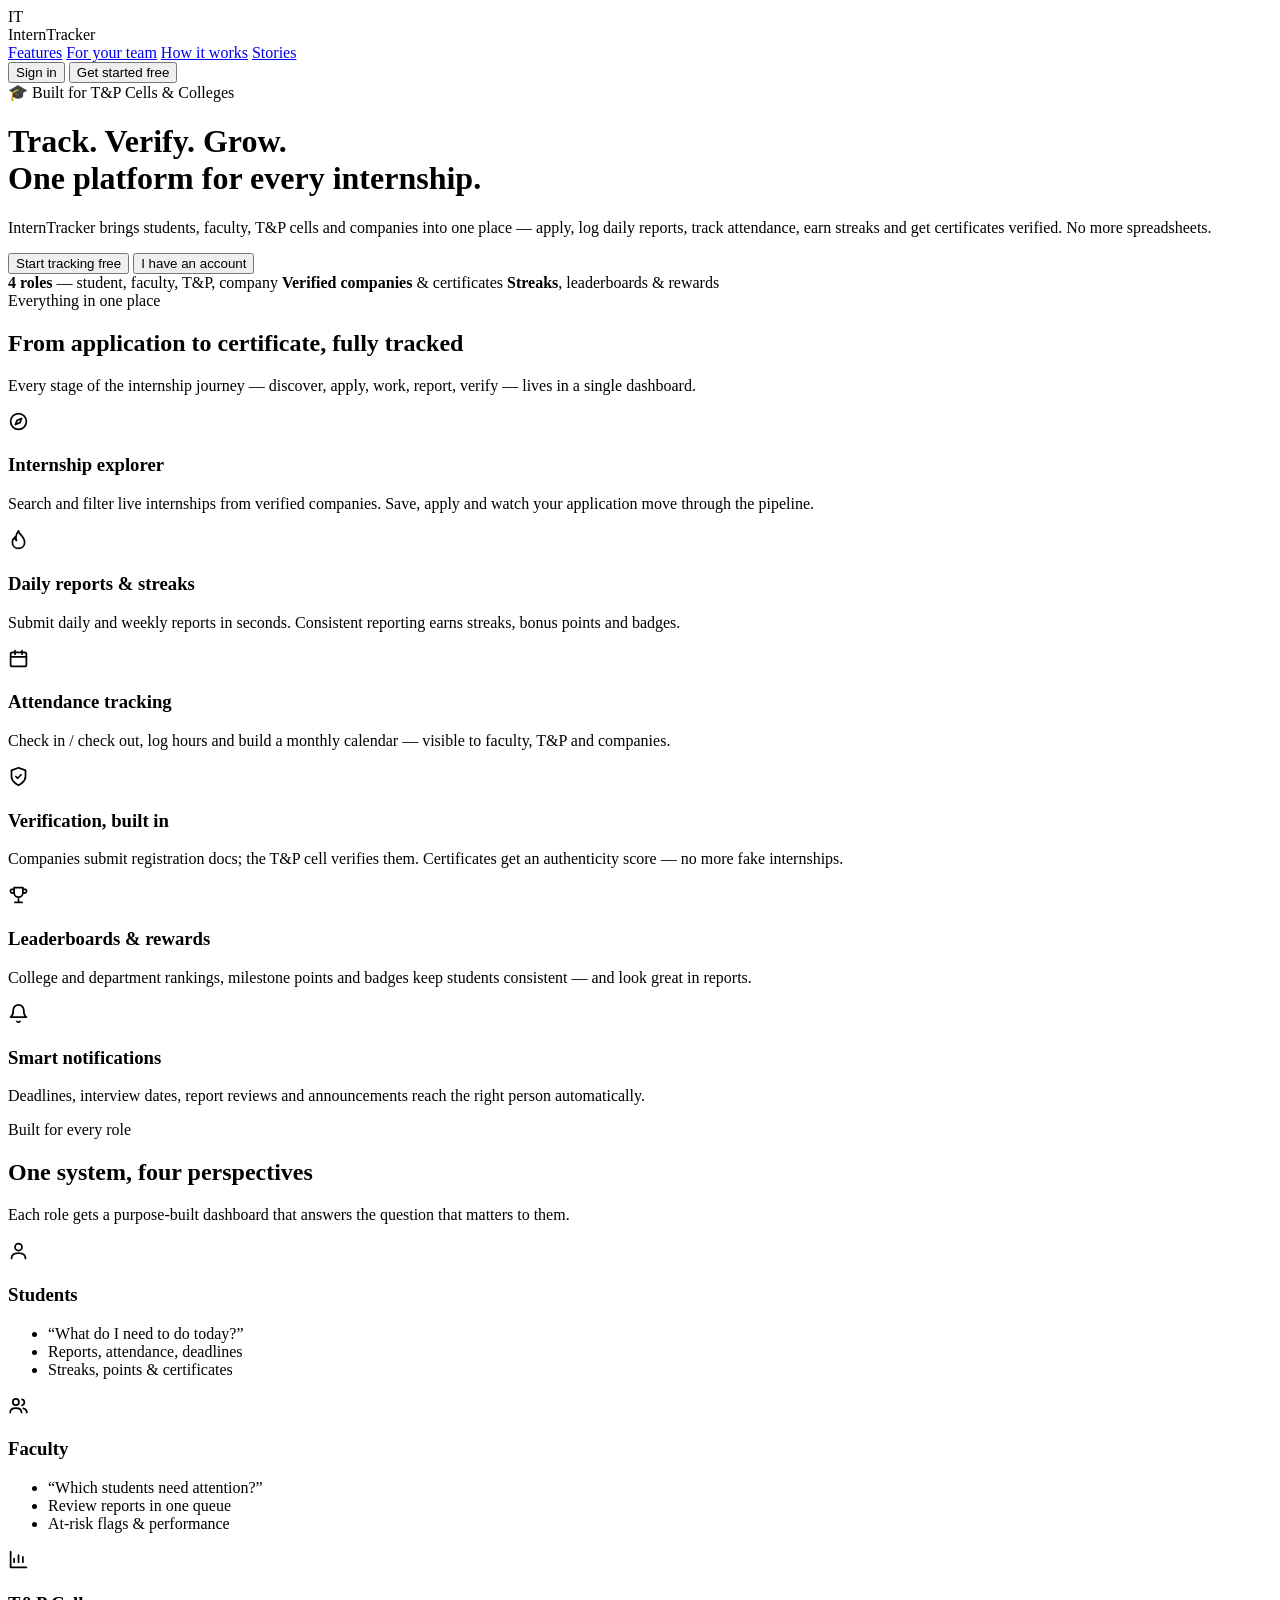
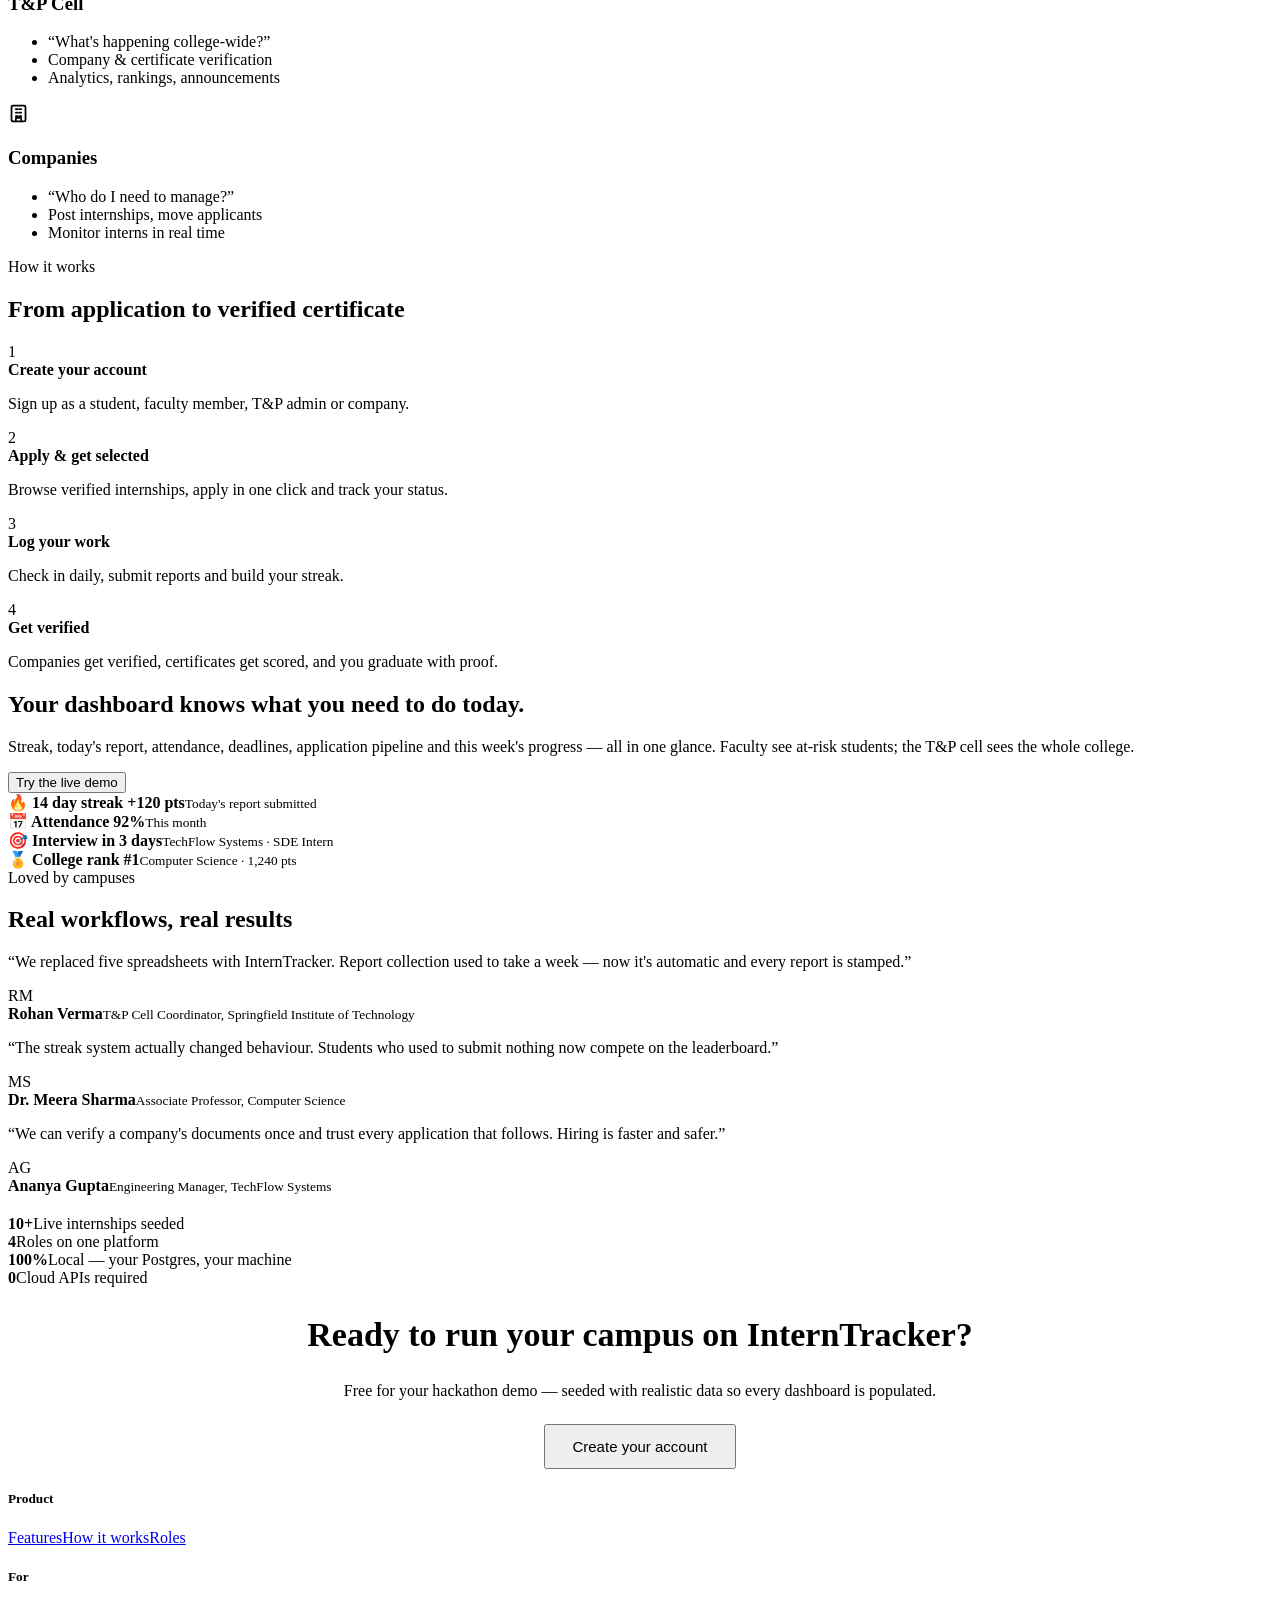
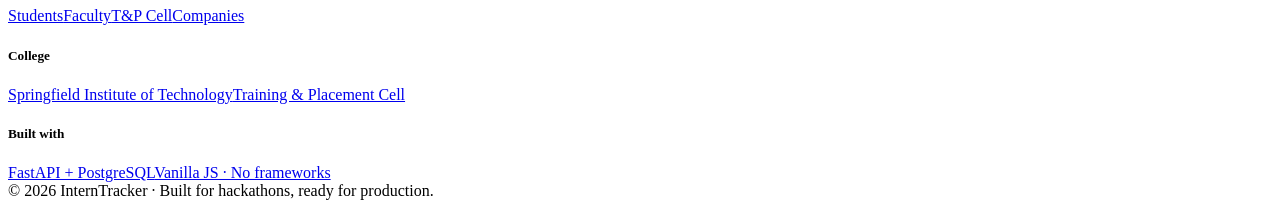
==== interntracker-python/static/index.html @ 391891a4 "Freebuff: These is okay but i want to build by using python html cs..." ====
<!doctype html>
<html lang="en">
<head>
<meta charset="utf-8">
<meta name="viewport" content="width=device-width, initial-scale=1">
<title>InternTracker — Track. Verify. Grow. | Internship Management for Colleges</title>
<meta name="description" content="InternTracker is a centralized platform for colleges, students, T&P cells and companies to manage, verify, track and monitor internships.">
<link rel="stylesheet" href="/static/css/app.css">
</head>
<body>
<div class="landing">

  <nav class="l-nav">
    <div class="brand"><div class="logo">IT</div> InternTracker</div>
    <div class="links">
      <a href="#features">Features</a>
      <a href="#roles">For your team</a>
      <a href="#how">How it works</a>
      <a href="#testimonials">Stories</a>
    </div>
    <div class="spacer"></div>
    <button class="btn btn-ghost" onclick="Auth.open('login')">Sign in</button>
    <button class="btn btn-primary" onclick="Auth.open('register')">Get started free</button>
  </nav>

  <header class="hero">
    <div class="kicker">🎓 Built for T&P Cells &amp; Colleges</div>
    <h1>Track. Verify. Grow.<br><span class="grad">One platform for every internship.</span></h1>
    <p>InternTracker brings students, faculty, T&amp;P cells and companies into one place — apply, log daily reports, track attendance, earn streaks and get certificates verified. No more spreadsheets.</p>
    <div class="cta">
      <button class="btn btn-primary" onclick="Auth.open('register')">Start tracking free</button>
      <button class="btn btn-ghost" onclick="Auth.open('login')">I have an account</button>
    </div>
    <div class="trust">
      <span><b>4 roles</b> — student, faculty, T&amp;P, company</span>
      <span><b>Verified companies</b> &amp; certificates</span>
      <span><b>Streaks</b>, leaderboards &amp; rewards</span>
    </div>
  </header>

  <section class="l-section" id="features">
    <div class="l-head">
      <div class="kicker">Everything in one place</div>
      <h2>From application to certificate, fully tracked</h2>
      <p>Every stage of the internship journey — discover, apply, work, report, verify — lives in a single dashboard.</p>
    </div>
    <div class="l-grid">
      <div class="l-card">
        <div class="ico tone-accent"><svg viewBox="0 0 24 24" fill="none" stroke="currentColor" stroke-width="2" stroke-linecap="round" stroke-linejoin="round" width="21" height="21"><circle cx="12" cy="12" r="9"/><path d="m15.5 8.5-2 5-5 2 2-5z"/></svg></div>
        <h3>Internship explorer</h3>
        <p>Search and filter live internships from verified companies. Save, apply and watch your application move through the pipeline.</p>
      </div>
      <div class="l-card">
        <div class="ico tone-emerald"><svg viewBox="0 0 24 24" fill="none" stroke="currentColor" stroke-width="2" stroke-linecap="round" stroke-linejoin="round" width="21" height="21"><path d="M12 22c4 0 7-2.7 7-7 0-3.6-2.4-6.4-4.3-8.4C13 5 12 3.5 12 2c-1.8 2.6-3 5.4-3 8a7 7 0 0 0 .7 3.1A3.8 3.8 0 0 1 8 11c0-.8.2-1.5.4-2.1A8.2 8.2 0 0 0 5 15c0 4.3 3 7 7 7z"/></svg></div>
        <h3>Daily reports &amp; streaks</h3>
        <p>Submit daily and weekly reports in seconds. Consistent reporting earns streaks, bonus points and badges.</p>
      </div>
      <div class="l-card">
        <div class="ico tone-sky"><svg viewBox="0 0 24 24" fill="none" stroke="currentColor" stroke-width="2" stroke-linecap="round" stroke-linejoin="round" width="21" height="21"><rect x="3" y="5" width="18" height="16" rx="2"/><path d="M8 3v4M16 3v4M3 10h18"/></svg></div>
        <h3>Attendance tracking</h3>
        <p>Check in / check out, log hours and build a monthly calendar — visible to faculty, T&amp;P and companies.</p>
      </div>
      <div class="l-card">
        <div class="ico tone-violet"><svg viewBox="0 0 24 24" fill="none" stroke="currentColor" stroke-width="2" stroke-linecap="round" stroke-linejoin="round" width="21" height="21"><path d="M12 22s8-3.5 8-10V5l-8-3-8 3v7c0 6.5 8 10 8 10z"/><path d="m9 12 2 2 4-4"/></svg></div>
        <h3>Verification, built in</h3>
        <p>Companies submit registration docs; the T&amp;P cell verifies them. Certificates get an authenticity score — no more fake internships.</p>
      </div>
      <div class="l-card">
        <div class="ico tone-amber"><svg viewBox="0 0 24 24" fill="none" stroke="currentColor" stroke-width="2" stroke-linecap="round" stroke-linejoin="round" width="21" height="21"><path d="M8 21h8M12 17v4M7 4h10v6a5 5 0 0 1-10 0z"/><path d="M7 6H4a2 2 0 0 0 2 4h1M17 6h3a2 2 0 0 1-2 4h-1"/></svg></div>
        <h3>Leaderboards &amp; rewards</h3>
        <p>College and department rankings, milestone points and badges keep students consistent — and look great in reports.</p>
      </div>
      <div class="l-card">
        <div class="ico tone-rose"><svg viewBox="0 0 24 24" fill="none" stroke="currentColor" stroke-width="2" stroke-linecap="round" stroke-linejoin="round" width="21" height="21"><path d="M18 8a6 6 0 1 0-12 0c0 7-3 8-3 8h18s-3-1-3-8M10.3 21a2 2 0 0 0 3.4 0"/></svg></div>
        <h3>Smart notifications</h3>
        <p>Deadlines, interview dates, report reviews and announcements reach the right person automatically.</p>
      </div>
    </div>
  </section>

  <section class="l-section" id="roles">
    <div class="l-head">
      <div class="kicker">Built for every role</div>
      <h2>One system, four perspectives</h2>
      <p>Each role gets a purpose-built dashboard that answers the question that matters to them.</p>
    </div>
    <div class="l-grid-4">
      <div class="l-card">
        <div class="ico tone-accent"><svg viewBox="0 0 24 24" fill="none" stroke="currentColor" stroke-width="2" stroke-linecap="round" stroke-linejoin="round" width="21" height="21"><circle cx="12" cy="8" r="4"/><path d="M4 21c0-4 3.6-6 8-6s8 2 8 6"/></svg></div>
        <h3>Students</h3>
        <ul>
          <li>“What do I need to do today?”</li>
          <li>Reports, attendance, deadlines</li>
          <li>Streaks, points &amp; certificates</li>
        </ul>
      </div>
      <div class="l-card">
        <div class="ico tone-sky"><svg viewBox="0 0 24 24" fill="none" stroke="currentColor" stroke-width="2" stroke-linecap="round" stroke-linejoin="round" width="21" height="21"><circle cx="9" cy="8" r="3.5"/><path d="M2.5 20c0-3.5 3-5 6.5-5s6.5 1.5 6.5 5M16 5a3.5 3.5 0 0 1 0 6.8M17.5 15.2c2.3.6 4 1.9 4 4.8"/></svg></div>
        <h3>Faculty</h3>
        <ul>
          <li>“Which students need attention?”</li>
          <li>Review reports in one queue</li>
          <li>At-risk flags &amp; performance</li>
        </ul>
      </div>
      <div class="l-card">
        <div class="ico tone-violet"><svg viewBox="0 0 24 24" fill="none" stroke="currentColor" stroke-width="2" stroke-linecap="round" stroke-linejoin="round" width="21" height="21"><path d="M3 3v18h18"/><path d="M7 15v-4M12 15V7M17 15v-6"/></svg></div>
        <h3>T&amp;P Cell</h3>
        <ul>
          <li>“What's happening college-wide?”</li>
          <li>Company &amp; certificate verification</li>
          <li>Analytics, rankings, announcements</li>
        </ul>
      </div>
      <div class="l-card">
        <div class="ico tone-emerald"><svg viewBox="0 0 24 24" fill="none" stroke="currentColor" stroke-width="2" stroke-linecap="round" stroke-linejoin="round" width="21" height="21"><rect x="4" y="3" width="16" height="18" rx="1.5"/><path d="M9 7h2M13 7h2M9 11h2M13 11h2M9 15h2M13 15h2M9 21v-4h6v4"/></svg></div>
        <h3>Companies</h3>
        <ul>
          <li>“Who do I need to manage?”</li>
          <li>Post internships, move applicants</li>
          <li>Monitor interns in real time</li>
        </ul>
      </div>
    </div>
  </section>

  <section class="l-section" id="how">
    <div class="l-head">
      <div class="kicker">How it works</div>
      <h2>From application to verified certificate</h2>
    </div>
    <div class="l-steps">
      <div class="l-step"><div class="num">1</div><b>Create your account</b><p>Sign up as a student, faculty member, T&amp;P admin or company.</p></div>
      <div class="l-step"><div class="num">2</div><b>Apply &amp; get selected</b><p>Browse verified internships, apply in one click and track your status.</p></div>
      <div class="l-step"><div class="num">3</div><b>Log your work</b><p>Check in daily, submit reports and build your streak.</p></div>
      <div class="l-step"><div class="num">4</div><b>Get verified</b><p>Companies get verified, certificates get scored, and you graduate with proof.</p></div>
    </div>
  </section>

  <section class="l-section">
    <div class="l-band">
      <div>
        <h2>Your dashboard knows what you need to do today.</h2>
        <p>Streak, today's report, attendance, deadlines, application pipeline and this week's progress — all in one glance. Faculty see at-risk students; the T&amp;P cell sees the whole college.</p>
        <button class="btn btn-primary" onclick="Auth.open('register')">Try the live demo</button>
      </div>
      <div class="preview">
        <div class="pv"><b>🔥 14 day streak <span class="badge b-verified">+120 pts</span></b><small>Today's report submitted</small></div>
        <div class="pv"><b>📅 Attendance <span class="badge b-active">92%</span></b><small>This month</small></div>
        <div class="pv"><b>🎯 Interview in 3 days</b><small>TechFlow Systems · SDE Intern</small></div>
        <div class="pv"><b>🏅 College rank #1</b><small>Computer Science · 1,240 pts</small></div>
      </div>
    </div>
  </section>

  <section class="l-section" id="testimonials">
    <div class="l-head">
      <div class="kicker">Loved by campuses</div>
      <h2>Real workflows, real results</h2>
    </div>
    <div class="l-grid">
      <div class="l-quote">
        <p>“We replaced five spreadsheets with InternTracker. Report collection used to take a week — now it's automatic and every report is stamped.”</p>
        <div class="who"><div class="avatar">RM</div><div><b>Rohan Verma</b><small>T&amp;P Cell Coordinator, Springfield Institute of Technology</small></div></div>
      </div>
      <div class="l-quote">
        <p>“The streak system actually changed behaviour. Students who used to submit nothing now compete on the leaderboard.”</p>
        <div class="who"><div class="avatar">MS</div><div><b>Dr. Meera Sharma</b><small>Associate Professor, Computer Science</small></div></div>
      </div>
      <div class="l-quote">
        <p>“We can verify a company's documents once and trust every application that follows. Hiring is faster and safer.”</p>
        <div class="who"><div class="avatar">AG</div><div><b>Ananya Gupta</b><small>Engineering Manager, TechFlow Systems</small></div></div>
      </div>
    </div>
  </section>

  <section class="l-section" style="padding-top:20px">
    <div class="l-stats">
      <div class="l-stat"><b>10+</b><span>Live internships seeded</span></div>
      <div class="l-stat"><b>4</b><span>Roles on one platform</span></div>
      <div class="l-stat"><b>100%</b><span>Local — your Postgres, your machine</span></div>
      <div class="l-stat"><b>0</b><span>Cloud APIs required</span></div>
    </div>
  </section>

  <section class="l-section" style="text-align:center">
    <h2 style="font-size:clamp(24px,3.4vw,34px);font-weight:800">Ready to run your campus on InternTracker?</h2>
    <p style="color:var(--ink-2);margin:12px 0 24px">Free for your hackathon demo — seeded with realistic data so every dashboard is populated.</p>
    <button class="btn btn-primary" style="padding:12px 26px;font-size:15px" onclick="Auth.open('register')">Create your account</button>
  </section>

  <footer class="l-footer">
    <div class="cols">
      <div><h5>Product</h5><a href="#features">Features</a><a href="#how">How it works</a><a href="#roles">Roles</a></div>
      <div><h5>For</h5><a href="#roles">Students</a><a href="#roles">Faculty</a><a href="#roles">T&amp;P Cell</a><a href="#roles">Companies</a></div>
      <div><h5>College</h5><a href="#">Springfield Institute of Technology</a><a href="#">Training &amp; Placement Cell</a></div>
      <div><h5>Built with</h5><a href="#">FastAPI + PostgreSQL</a><a href="#">Vanilla JS · No frameworks</a></div>
    </div>
    <div>© 2026 InternTracker · Built for hackathons, ready for production.</div>
  </footer>
</div>

<!-- ================= Auth modal ================= -->
<div class="modal-backdrop" id="auth-modal" style="display:none">
  <div class="modal auth-card">
    <button class="close" onclick="Auth.close()">&times;</button>
    <h2 id="auth-title">Sign in to InternTracker</h2>
    <p class="muted mb">One platform for internships — college, students, faculty and companies.</p>

    <div class="tabs">
      <button id="tab-login" class="active" onclick="Auth.tab('login')">Sign in</button>
      <button id="tab-register" onclick="Auth.tab('register')">Create account</button>
    </div>

    <form id="login-form" onsubmit="return Auth.login(event)">
      <div class="field"><label>Email</label>
        <input class="input" name="email" type="email" required placeholder="you@college.edu"></div>
      <div class="field"><label>Password</label>
        <input class="input" name="password" type="password" required placeholder="••••••••"></div>
      <button class="btn btn-primary btn-block" type="submit">Sign in</button>
    </form>

    <form id="register-form" style="display:none" onsubmit="return Auth.register(event)">
      <div class="field">
        <label>I am a…</label>
        <div class="role-pick" id="role-pick">
          <button type="button" class="role-opt" data-role="student" onclick="Auth.pickRole('student')">
            <span class="ico tone-accent"><svg viewBox="0 0 24 24" fill="none" stroke="currentColor" stroke-width="2" stroke-linecap="round" stroke-linejoin="round" width="17" height="17"><circle cx="12" cy="8" r="4"/><path d="M4 21c0-4 3.6-6 8-6s8 2 8 6"/></svg></span>
            <span><b>Student</b><small>Log reports, build streaks</small></span>
          </button>
          <button type="button" class="role-opt" data-role="faculty" onclick="Auth.pickRole('faculty')">
            <span class="ico tone-sky"><svg viewBox="0 0 24 24" fill="none" stroke="currentColor" stroke-width="2" stroke-linecap="round" stroke-linejoin="round" width="17" height="17"><circle cx="9" cy="8" r="3.5"/><path d="M2.5 20c0-3.5 3-5 6.5-5s6.5 1.5 6.5 5M16 5a3.5 3.5 0 0 1 0 6.8M17.5 15.2c2.3.6 4 1.9 4 4.8"/></svg></span>
            <span><b>Faculty</b><small>Mentor &amp; review</small></span>
          </button>
          <button type="button" class="role-opt" data-role="admin" onclick="Auth.pickRole('admin')">
            <span class="ico tone-violet"><svg viewBox="0 0 24 24" fill="none" stroke="currentColor" stroke-width="2" stroke-linecap="round" stroke-linejoin="round" width="17" height="17"><path d="M3 3v18h18"/><path d="M7 15v-4M12 15V7M17 15v-6"/></svg></span>
            <span><b>T&amp;P Cell</b><small>Verify &amp; monitor</small></span>
          </button>
          <button type="button" class="role-opt" data-role="company" onclick="Auth.pickRole('company')">
            <span class="ico tone-emerald"><svg viewBox="0 0 24 24" fill="none" stroke="currentColor" stroke-width="2" stroke-linecap="round" stroke-linejoin="round" width="17" height="17"><rect x="4" y="3" width="16" height="18" rx="1.5"/><path d="M9 7h2M13 7h2M9 11h2M13 11h2M9 15h2M13 15h2M9 21v-4h6v4"/></svg></span>
            <span><b>Company</b><small>Hire &amp; monitor</small></span>
          </button>
        </div>
      </div>

      <div class="row-2">
        <div class="field"><label>Full name</label><input class="input" name="name" required placeholder="Your name"></div>
        <div class="field"><label>Email</label><input class="input" name="email" type="email" required placeholder="you@college.edu"></div>
      </div>
      <div class="field"><label>Password</label><input class="input" name="password" type="password" minlength="6" required placeholder="At least 6 characters"></div>

      <div id="role-fields">
        <div class="f-student" style="display:none">
          <div class="row-3">
            <div class="field"><label>Department</label><input class="input" name="department" placeholder="Computer Science"></div>
            <div class="field"><label>Branch</label><input class="input" name="branch" placeholder="CSE"></div>
            <div class="field"><label>CGPA</label><input class="input" name="cgpa" type="number" step="0.01" min="0" max="10" placeholder="8.5"></div>
          </div>
          <div class="row-3">
            <div class="field"><label>Year</label>
              <select class="select" name="year"><option value="1">1st</option><option value="2">2nd</option><option value="3">3rd</option><option value="4">4th</option></select></div>
            <div class="field"><label>Semester</label>
              <select class="select" name="semester"><option>1</option><option>2</option><option>3</option><option>4</option><option>5</option><option>6</option><option>7</option><option>8</option></select></div>
            <div class="field"><label>Skills</label><input class="input" name="skills" placeholder="Python, React, SQL"></div>
          </div>
        </div>
        <div class="f-faculty" style="display:none">
          <div class="row-2">
            <div class="field"><label>Department</label><input class="input" name="department" placeholder="Computer Science"></div>
            <div class="field"><label>Designation</label><input class="input" name="designation" value="Assistant Professor"></div>
          </div>
        </div>
        <div class="f-company" style="display:none">
          <div class="field"><label>Company name</label><input class="input" name="company_name" placeholder="TechFlow Systems"></div>
          <div class="row-3">
            <div class="field"><label>Industry</label><input class="input" name="industry" placeholder="Software"></div>
            <div class="field"><label>Website</label><input class="input" name="website" placeholder="https://…"></div>
            <div class="field"><label>HQ location</label><input class="input" name="location" placeholder="Bengaluru"></div>
          </div>
          <div class="field"><label>About the company</label><textarea class="textarea" name="description" placeholder="What does your company do?"></textarea></div>
        </div>
      </div>

      <button class="btn btn-primary btn-block" type="submit" id="register-btn" disabled>Create account</button>
    </form>

    <div class="demo-logins" id="demo-logins">
      <b>Demo logins</b> — click to sign in instantly:
      <div class="flex mt" style="gap:8px">
        <button class="btn btn-sm btn-ghost" onclick="Auth.demo('student@college.edu','student123')">Student</button>
        <button class="btn btn-sm btn-ghost" onclick="Auth.demo('faculty@college.edu','faculty123')">Faculty</button>
        <button class="btn btn-sm btn-ghost" onclick="Auth.demo('admin@college.edu','admin123')">T&amp;P Cell</button>
        <button class="btn btn-sm btn-ghost" onclick="Auth.demo('techflowsystems@demo.com','company123')">Company</button>
      </div>
    </div>
  </div>
</div>

<script src="/static/js/api.js"></script>
<script src="/static/js/ui.js"></script>
<script src="/static/js/landing.js"></script>
</body>
</html>
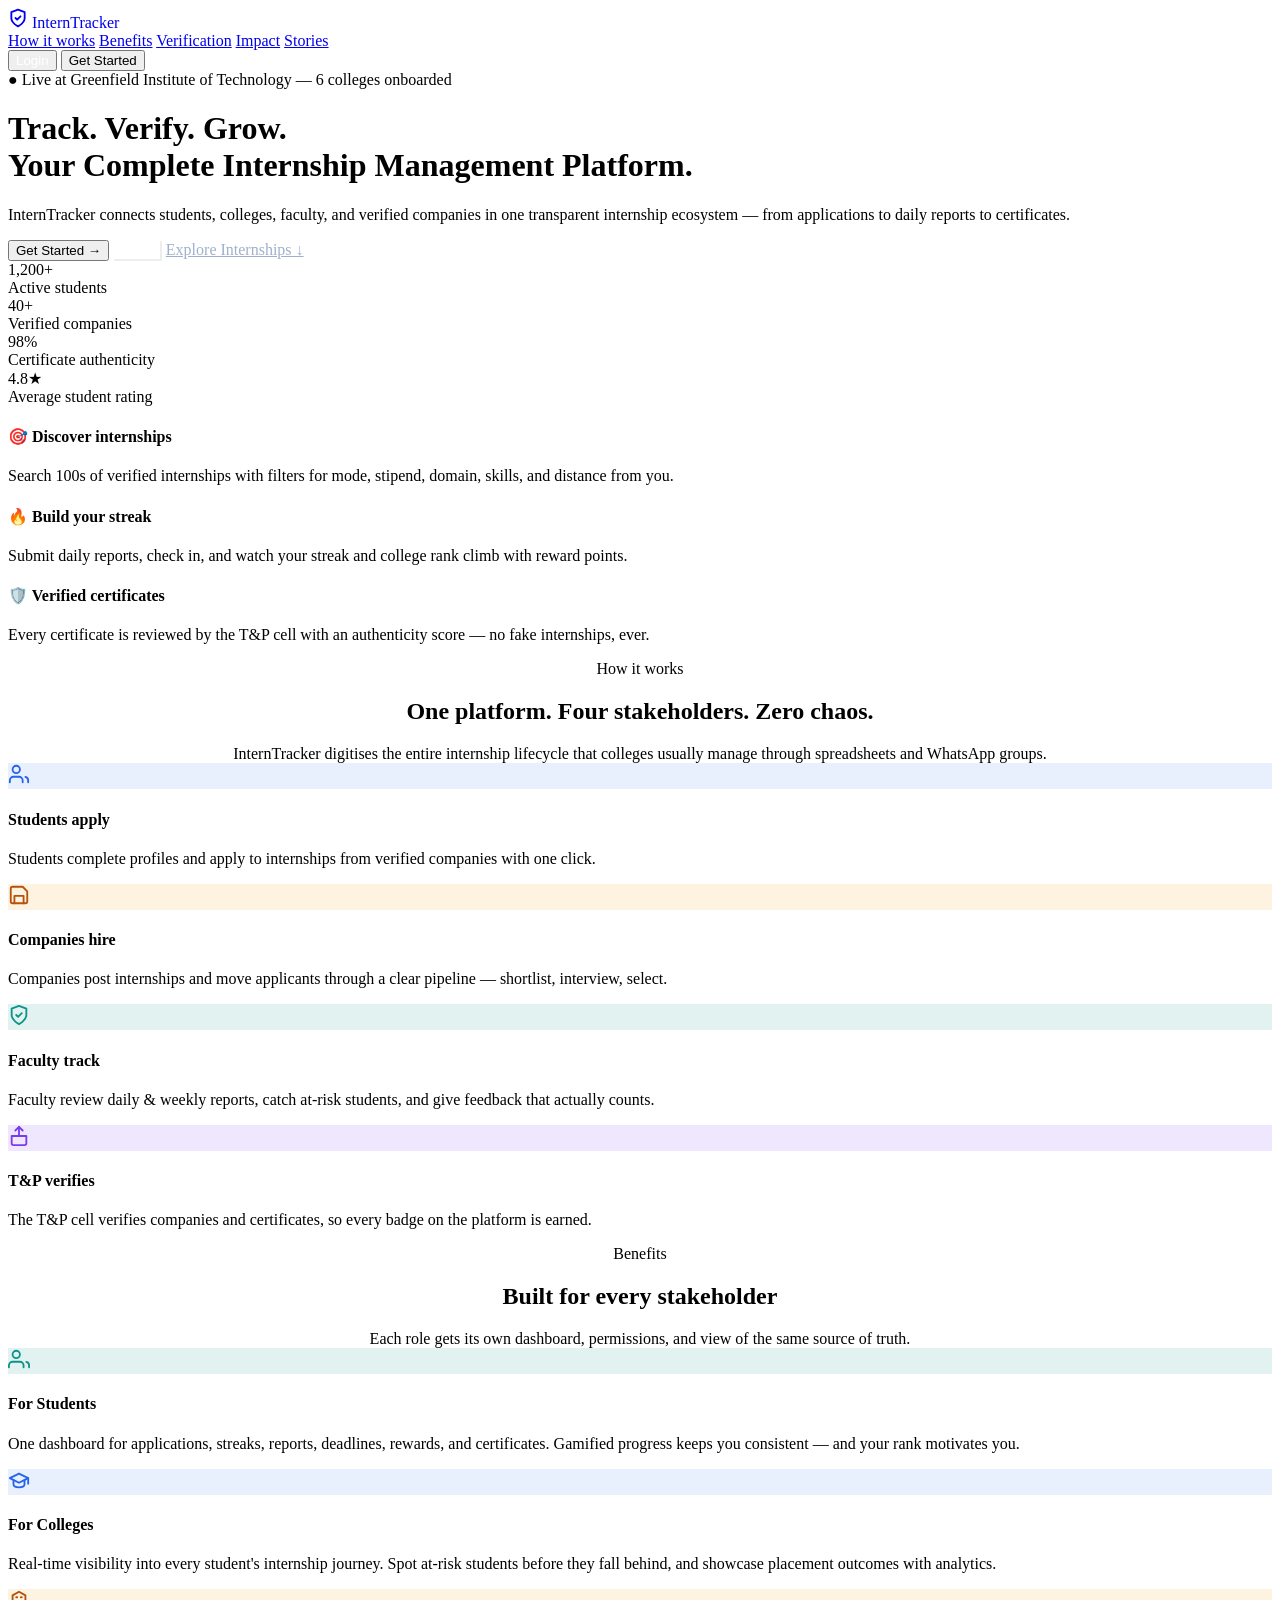
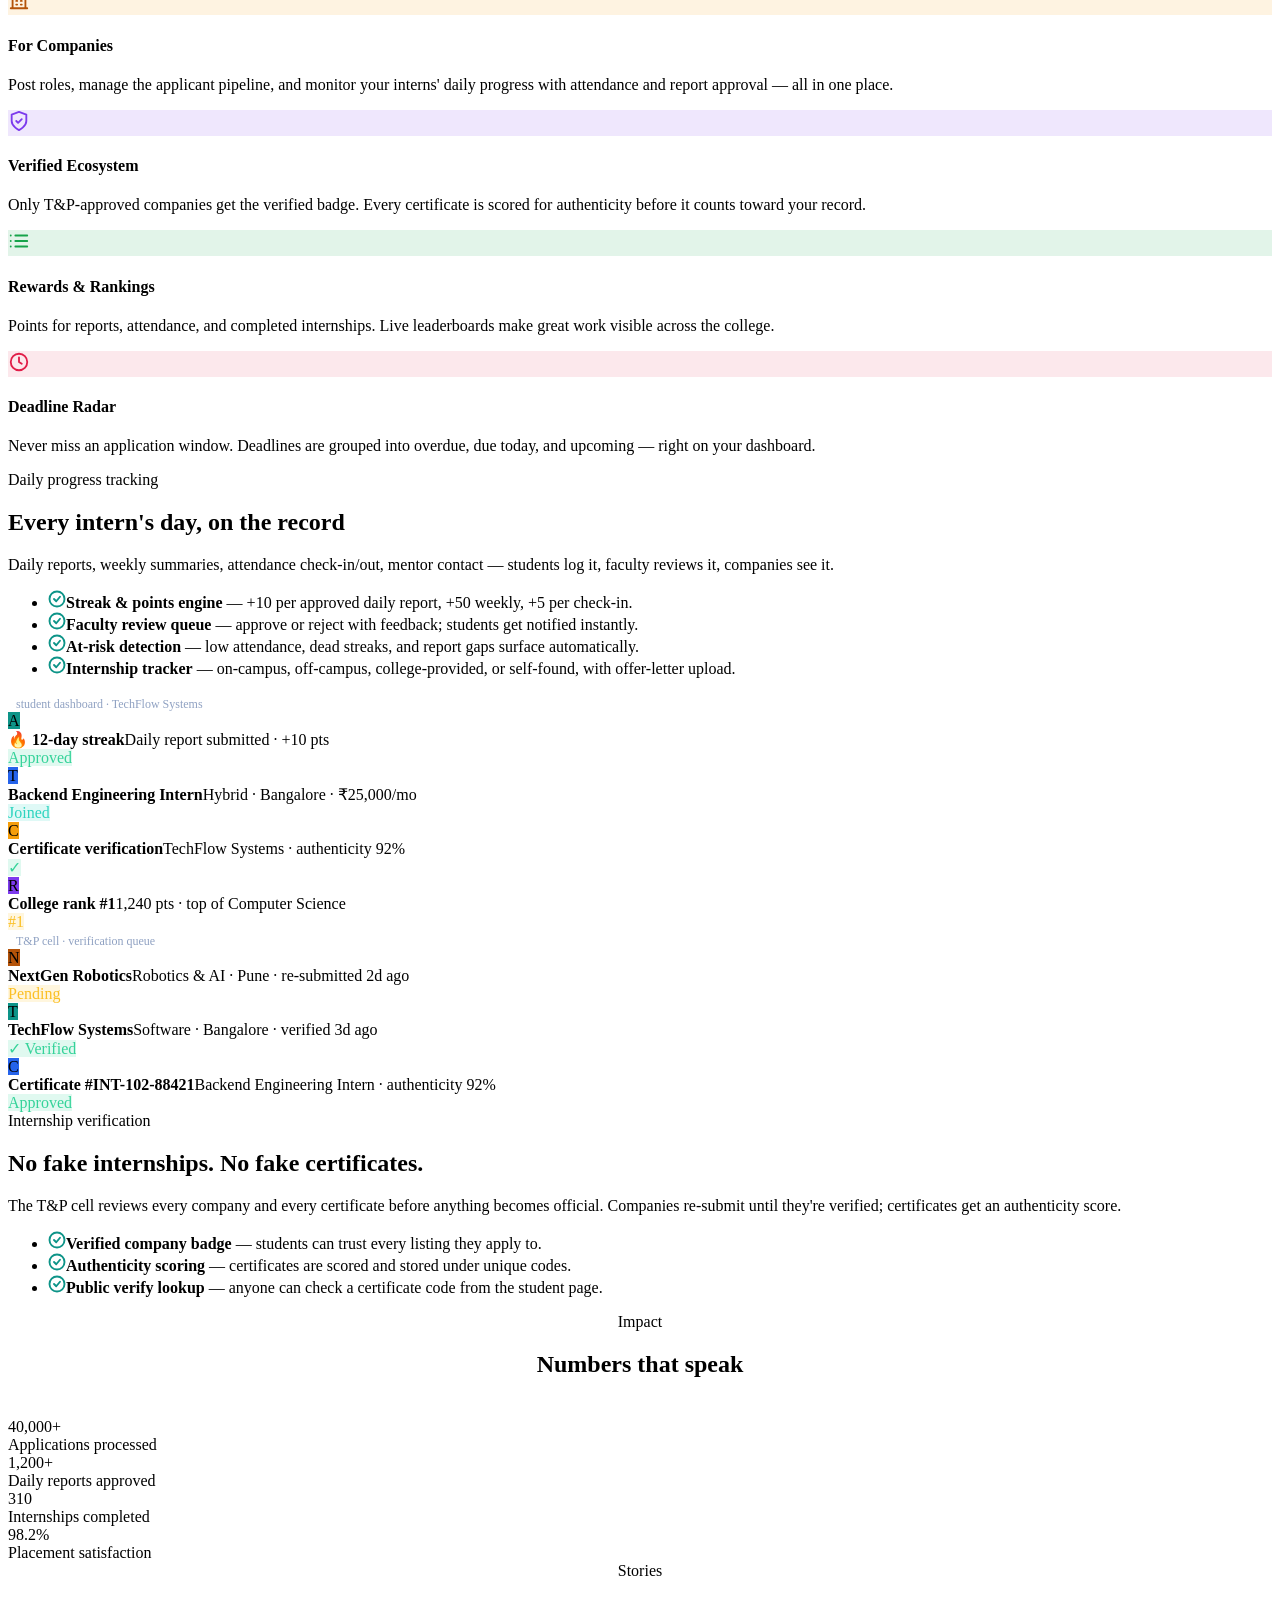
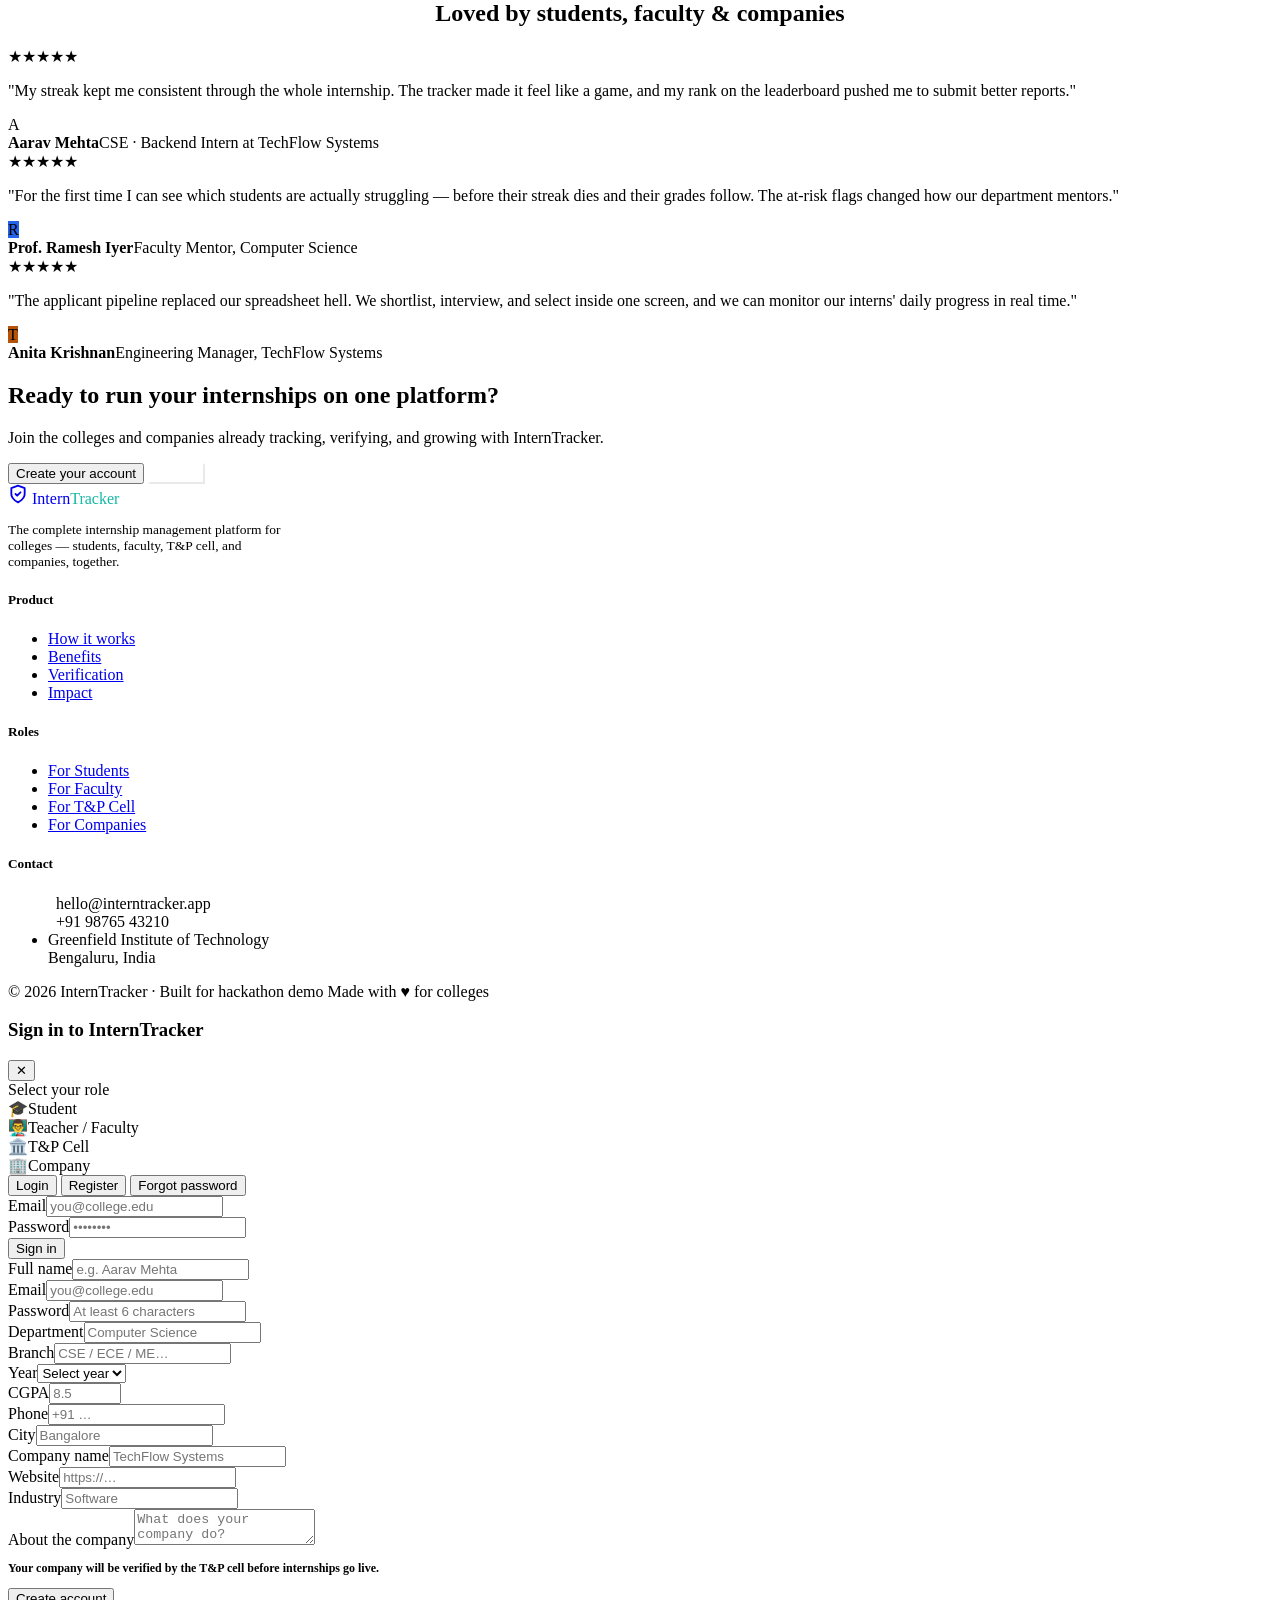
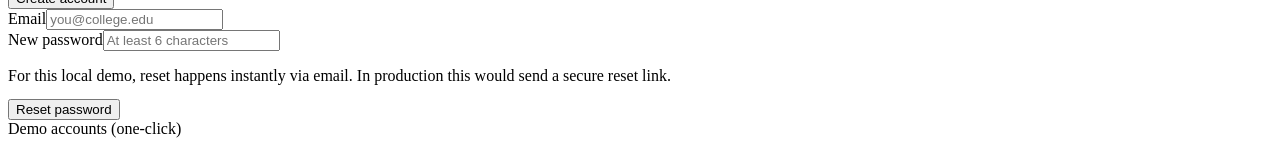
==== commit 9287ee11: "Freebuff: Continue" ====
--- a/interntracker-python/static/index.html
+++ b/interntracker-python/static/index.html
@@ -1,303 +1,416 @@
-<!doctype html>
+<!DOCTYPE html>
 <html lang="en">
 <head>
-<meta charset="utf-8">
-<meta name="viewport" content="width=device-width, initial-scale=1">
-<title>InternTracker — Track. Verify. Grow. | Internship Management for Colleges</title>
-<meta name="description" content="InternTracker is a centralized platform for colleges, students, T&P cells and companies to manage, verify, track and monitor internships.">
-<link rel="stylesheet" href="/static/css/app.css">
+  <meta charset="UTF-8" />
+  <meta name="viewport" content="width=device-width, initial-scale=1.0" />
+  <title>InternTracker — Track. Verify. Grow.</title>
+  <link rel="icon" href="data:image/svg+xml,<svg xmlns='http://www.w3.org/2000/svg' viewBox='0 0 100 100'><rect width='100' height='100' rx='22' fill='%230d9488'/><text x='50' y='68' font-size='52' text-anchor='middle' fill='white' font-family='Arial' font-weight='bold'>IT</text></svg>" />
+  <link rel="stylesheet" href="/static/css/app.css" />
 </head>
-<body>
-<div class="landing">
-
-  <nav class="l-nav">
-    <div class="brand"><div class="logo">IT</div> InternTracker</div>
-    <div class="links">
-      <a href="#features">Features</a>
-      <a href="#roles">For your team</a>
-      <a href="#how">How it works</a>
-      <a href="#testimonials">Stories</a>
-    </div>
-    <div class="spacer"></div>
-    <button class="btn btn-ghost" onclick="Auth.open('login')">Sign in</button>
-    <button class="btn btn-primary" onclick="Auth.open('register')">Get started free</button>
+<body class="landing">
+
+  <!-- ============ NAV ============ -->
+  <nav class="landing-nav">
+    <div class="container landing-nav-inner">
+      <a class="logo" href="#top" style="text-decoration:none">
+        <span class="logo-mark">
+          <svg width="20" height="20" viewBox="0 0 24 24" fill="none" stroke="currentColor" stroke-width="2.2" stroke-linecap="round" stroke-linejoin="round"><path d="M12 22s8-4 8-10V5l-8-3-8 3v7c0 6 8 10 8 10"/><path d="m9 12 2 2 4-4"/></svg>
+        </span>
+        <span class="logo-text">Intern<span>Tracker</span></span>
+      </a>
+      <div class="nav-links">
+        <a href="#how">How it works</a>
+        <a href="#benefits">Benefits</a>
+        <a href="#verify">Verification</a>
+        <a href="#stats">Impact</a>
+        <a href="#testimonials">Stories</a>
+      </div>
+      <div class="flex gap-8">
+        <button class="btn btn-ghost" style="color:#fff" onclick="openAuth('login')">Login</button>
+        <button class="btn btn-primary" onclick="openAuth('register')">Get Started</button>
+      </div>
+    </div>
   </nav>
 
-  <header class="hero">
-    <div class="kicker">🎓 Built for T&P Cells &amp; Colleges</div>
-    <h1>Track. Verify. Grow.<br><span class="grad">One platform for every internship.</span></h1>
-    <p>InternTracker brings students, faculty, T&amp;P cells and companies into one place — apply, log daily reports, track attendance, earn streaks and get certificates verified. No more spreadsheets.</p>
-    <div class="cta">
-      <button class="btn btn-primary" onclick="Auth.open('register')">Start tracking free</button>
-      <button class="btn btn-ghost" onclick="Auth.open('login')">I have an account</button>
-    </div>
-    <div class="trust">
-      <span><b>4 roles</b> — student, faculty, T&amp;P, company</span>
-      <span><b>Verified companies</b> &amp; certificates</span>
-      <span><b>Streaks</b>, leaderboards &amp; rewards</span>
+  <!-- ============ HERO ============ -->
+  <header class="hero" id="top">
+    <div class="container hero-inner">
+      <span class="hero-badge">● Live at Greenfield Institute of Technology — 6 colleges onboarded</span>
+      <h1>Track. Verify. Grow.<br /><span class="grad">Your Complete Internship Management Platform.</span></h1>
+      <p class="hero-sub">InternTracker connects students, colleges, faculty, and verified companies in one transparent internship ecosystem — from applications to daily reports to certificates.</p>
+      <div class="hero-actions">
+        <button class="btn btn-primary btn-lg" onclick="openAuth('register')">Get Started →</button>
+        <button class="btn btn-lg" style="background:rgba(255,255,255,.08);border-color:rgba(255,255,255,.2);color:#fff" onclick="openAuth('login')">Login</button>
+        <a href="#how" class="btn btn-ghost btn-lg" style="color:#9fb0cc">Explore Internships ↓</a>
+      </div>
+      <div class="hero-stats">
+        <div class="hstat"><div class="v">1,200+</div><div class="l">Active students</div></div>
+        <div class="hstat"><div class="v">40+</div><div class="l">Verified companies</div></div>
+        <div class="hstat"><div class="v">98%</div><div class="l">Certificate authenticity</div></div>
+        <div class="hstat"><div class="v">4.8★</div><div class="l">Average student rating</div></div>
+      </div>
+
+      <div class="hero-cards">
+        <div class="hero-card">
+          <h4>🎯 Discover internships</h4>
+          <p>Search 100s of verified internships with filters for mode, stipend, domain, skills, and distance from you.</p>
+        </div>
+        <div class="hero-card">
+          <h4>🔥 Build your streak</h4>
+          <p>Submit daily reports, check in, and watch your streak and college rank climb with reward points.</p>
+        </div>
+        <div class="hero-card">
+          <h4>🛡️ Verified certificates</h4>
+          <p>Every certificate is reviewed by the T&P cell with an authenticity score — no fake internships, ever.</p>
+        </div>
+      </div>
     </div>
   </header>
 
-  <section class="l-section" id="features">
-    <div class="l-head">
-      <div class="kicker">Everything in one place</div>
-      <h2>From application to certificate, fully tracked</h2>
-      <p>Every stage of the internship journey — discover, apply, work, report, verify — lives in a single dashboard.</p>
-    </div>
-    <div class="l-grid">
-      <div class="l-card">
-        <div class="ico tone-accent"><svg viewBox="0 0 24 24" fill="none" stroke="currentColor" stroke-width="2" stroke-linecap="round" stroke-linejoin="round" width="21" height="21"><circle cx="12" cy="12" r="9"/><path d="m15.5 8.5-2 5-5 2 2-5z"/></svg></div>
-        <h3>Internship explorer</h3>
-        <p>Search and filter live internships from verified companies. Save, apply and watch your application move through the pipeline.</p>
-      </div>
-      <div class="l-card">
-        <div class="ico tone-emerald"><svg viewBox="0 0 24 24" fill="none" stroke="currentColor" stroke-width="2" stroke-linecap="round" stroke-linejoin="round" width="21" height="21"><path d="M12 22c4 0 7-2.7 7-7 0-3.6-2.4-6.4-4.3-8.4C13 5 12 3.5 12 2c-1.8 2.6-3 5.4-3 8a7 7 0 0 0 .7 3.1A3.8 3.8 0 0 1 8 11c0-.8.2-1.5.4-2.1A8.2 8.2 0 0 0 5 15c0 4.3 3 7 7 7z"/></svg></div>
-        <h3>Daily reports &amp; streaks</h3>
-        <p>Submit daily and weekly reports in seconds. Consistent reporting earns streaks, bonus points and badges.</p>
-      </div>
-      <div class="l-card">
-        <div class="ico tone-sky"><svg viewBox="0 0 24 24" fill="none" stroke="currentColor" stroke-width="2" stroke-linecap="round" stroke-linejoin="round" width="21" height="21"><rect x="3" y="5" width="18" height="16" rx="2"/><path d="M8 3v4M16 3v4M3 10h18"/></svg></div>
-        <h3>Attendance tracking</h3>
-        <p>Check in / check out, log hours and build a monthly calendar — visible to faculty, T&amp;P and companies.</p>
-      </div>
-      <div class="l-card">
-        <div class="ico tone-violet"><svg viewBox="0 0 24 24" fill="none" stroke="currentColor" stroke-width="2" stroke-linecap="round" stroke-linejoin="round" width="21" height="21"><path d="M12 22s8-3.5 8-10V5l-8-3-8 3v7c0 6.5 8 10 8 10z"/><path d="m9 12 2 2 4-4"/></svg></div>
-        <h3>Verification, built in</h3>
-        <p>Companies submit registration docs; the T&amp;P cell verifies them. Certificates get an authenticity score — no more fake internships.</p>
-      </div>
-      <div class="l-card">
-        <div class="ico tone-amber"><svg viewBox="0 0 24 24" fill="none" stroke="currentColor" stroke-width="2" stroke-linecap="round" stroke-linejoin="round" width="21" height="21"><path d="M8 21h8M12 17v4M7 4h10v6a5 5 0 0 1-10 0z"/><path d="M7 6H4a2 2 0 0 0 2 4h1M17 6h3a2 2 0 0 1-2 4h-1"/></svg></div>
-        <h3>Leaderboards &amp; rewards</h3>
-        <p>College and department rankings, milestone points and badges keep students consistent — and look great in reports.</p>
-      </div>
-      <div class="l-card">
-        <div class="ico tone-rose"><svg viewBox="0 0 24 24" fill="none" stroke="currentColor" stroke-width="2" stroke-linecap="round" stroke-linejoin="round" width="21" height="21"><path d="M18 8a6 6 0 1 0-12 0c0 7-3 8-3 8h18s-3-1-3-8M10.3 21a2 2 0 0 0 3.4 0"/></svg></div>
-        <h3>Smart notifications</h3>
-        <p>Deadlines, interview dates, report reviews and announcements reach the right person automatically.</p>
-      </div>
-    </div>
-  </section>
-
-  <section class="l-section" id="roles">
-    <div class="l-head">
-      <div class="kicker">Built for every role</div>
-      <h2>One system, four perspectives</h2>
-      <p>Each role gets a purpose-built dashboard that answers the question that matters to them.</p>
-    </div>
-    <div class="l-grid-4">
-      <div class="l-card">
-        <div class="ico tone-accent"><svg viewBox="0 0 24 24" fill="none" stroke="currentColor" stroke-width="2" stroke-linecap="round" stroke-linejoin="round" width="21" height="21"><circle cx="12" cy="8" r="4"/><path d="M4 21c0-4 3.6-6 8-6s8 2 8 6"/></svg></div>
-        <h3>Students</h3>
-        <ul>
-          <li>“What do I need to do today?”</li>
-          <li>Reports, attendance, deadlines</li>
-          <li>Streaks, points &amp; certificates</li>
-        </ul>
-      </div>
-      <div class="l-card">
-        <div class="ico tone-sky"><svg viewBox="0 0 24 24" fill="none" stroke="currentColor" stroke-width="2" stroke-linecap="round" stroke-linejoin="round" width="21" height="21"><circle cx="9" cy="8" r="3.5"/><path d="M2.5 20c0-3.5 3-5 6.5-5s6.5 1.5 6.5 5M16 5a3.5 3.5 0 0 1 0 6.8M17.5 15.2c2.3.6 4 1.9 4 4.8"/></svg></div>
-        <h3>Faculty</h3>
-        <ul>
-          <li>“Which students need attention?”</li>
-          <li>Review reports in one queue</li>
-          <li>At-risk flags &amp; performance</li>
-        </ul>
-      </div>
-      <div class="l-card">
-        <div class="ico tone-violet"><svg viewBox="0 0 24 24" fill="none" stroke="currentColor" stroke-width="2" stroke-linecap="round" stroke-linejoin="round" width="21" height="21"><path d="M3 3v18h18"/><path d="M7 15v-4M12 15V7M17 15v-6"/></svg></div>
-        <h3>T&amp;P Cell</h3>
-        <ul>
-          <li>“What's happening college-wide?”</li>
-          <li>Company &amp; certificate verification</li>
-          <li>Analytics, rankings, announcements</li>
-        </ul>
-      </div>
-      <div class="l-card">
-        <div class="ico tone-emerald"><svg viewBox="0 0 24 24" fill="none" stroke="currentColor" stroke-width="2" stroke-linecap="round" stroke-linejoin="round" width="21" height="21"><rect x="4" y="3" width="16" height="18" rx="1.5"/><path d="M9 7h2M13 7h2M9 11h2M13 11h2M9 15h2M13 15h2M9 21v-4h6v4"/></svg></div>
-        <h3>Companies</h3>
-        <ul>
-          <li>“Who do I need to manage?”</li>
-          <li>Post internships, move applicants</li>
-          <li>Monitor interns in real time</li>
-        </ul>
-      </div>
-    </div>
-  </section>
-
-  <section class="l-section" id="how">
-    <div class="l-head">
-      <div class="kicker">How it works</div>
-      <h2>From application to verified certificate</h2>
-    </div>
-    <div class="l-steps">
-      <div class="l-step"><div class="num">1</div><b>Create your account</b><p>Sign up as a student, faculty member, T&amp;P admin or company.</p></div>
-      <div class="l-step"><div class="num">2</div><b>Apply &amp; get selected</b><p>Browse verified internships, apply in one click and track your status.</p></div>
-      <div class="l-step"><div class="num">3</div><b>Log your work</b><p>Check in daily, submit reports and build your streak.</p></div>
-      <div class="l-step"><div class="num">4</div><b>Get verified</b><p>Companies get verified, certificates get scored, and you graduate with proof.</p></div>
-    </div>
-  </section>
-
-  <section class="l-section">
-    <div class="l-band">
-      <div>
-        <h2>Your dashboard knows what you need to do today.</h2>
-        <p>Streak, today's report, attendance, deadlines, application pipeline and this week's progress — all in one glance. Faculty see at-risk students; the T&amp;P cell sees the whole college.</p>
-        <button class="btn btn-primary" onclick="Auth.open('register')">Try the live demo</button>
-      </div>
-      <div class="preview">
-        <div class="pv"><b>🔥 14 day streak <span class="badge b-verified">+120 pts</span></b><small>Today's report submitted</small></div>
-        <div class="pv"><b>📅 Attendance <span class="badge b-active">92%</span></b><small>This month</small></div>
-        <div class="pv"><b>🎯 Interview in 3 days</b><small>TechFlow Systems · SDE Intern</small></div>
-        <div class="pv"><b>🏅 College rank #1</b><small>Computer Science · 1,240 pts</small></div>
-      </div>
-    </div>
-  </section>
-
-  <section class="l-section" id="testimonials">
-    <div class="l-head">
-      <div class="kicker">Loved by campuses</div>
-      <h2>Real workflows, real results</h2>
-    </div>
-    <div class="l-grid">
-      <div class="l-quote">
-        <p>“We replaced five spreadsheets with InternTracker. Report collection used to take a week — now it's automatic and every report is stamped.”</p>
-        <div class="who"><div class="avatar">RM</div><div><b>Rohan Verma</b><small>T&amp;P Cell Coordinator, Springfield Institute of Technology</small></div></div>
-      </div>
-      <div class="l-quote">
-        <p>“The streak system actually changed behaviour. Students who used to submit nothing now compete on the leaderboard.”</p>
-        <div class="who"><div class="avatar">MS</div><div><b>Dr. Meera Sharma</b><small>Associate Professor, Computer Science</small></div></div>
-      </div>
-      <div class="l-quote">
-        <p>“We can verify a company's documents once and trust every application that follows. Hiring is faster and safer.”</p>
-        <div class="who"><div class="avatar">AG</div><div><b>Ananya Gupta</b><small>Engineering Manager, TechFlow Systems</small></div></div>
-      </div>
-    </div>
-  </section>
-
-  <section class="l-section" style="padding-top:20px">
-    <div class="l-stats">
-      <div class="l-stat"><b>10+</b><span>Live internships seeded</span></div>
-      <div class="l-stat"><b>4</b><span>Roles on one platform</span></div>
-      <div class="l-stat"><b>100%</b><span>Local — your Postgres, your machine</span></div>
-      <div class="l-stat"><b>0</b><span>Cloud APIs required</span></div>
-    </div>
-  </section>
-
-  <section class="l-section" style="text-align:center">
-    <h2 style="font-size:clamp(24px,3.4vw,34px);font-weight:800">Ready to run your campus on InternTracker?</h2>
-    <p style="color:var(--ink-2);margin:12px 0 24px">Free for your hackathon demo — seeded with realistic data so every dashboard is populated.</p>
-    <button class="btn btn-primary" style="padding:12px 26px;font-size:15px" onclick="Auth.open('register')">Create your account</button>
-  </section>
-
-  <footer class="l-footer">
-    <div class="cols">
-      <div><h5>Product</h5><a href="#features">Features</a><a href="#how">How it works</a><a href="#roles">Roles</a></div>
-      <div><h5>For</h5><a href="#roles">Students</a><a href="#roles">Faculty</a><a href="#roles">T&amp;P Cell</a><a href="#roles">Companies</a></div>
-      <div><h5>College</h5><a href="#">Springfield Institute of Technology</a><a href="#">Training &amp; Placement Cell</a></div>
-      <div><h5>Built with</h5><a href="#">FastAPI + PostgreSQL</a><a href="#">Vanilla JS · No frameworks</a></div>
-    </div>
-    <div>© 2026 InternTracker · Built for hackathons, ready for production.</div>
+  <!-- ============ HOW IT WORKS ============ -->
+  <section class="section" id="how">
+    <div class="container">
+      <div style="text-align:center">
+        <div class="sec-kicker">How it works</div>
+        <h2 class="sec-title">One platform. Four stakeholders. Zero chaos.</h2>
+        <p class="sec-sub" style="margin:0 auto">InternTracker digitises the entire internship lifecycle that colleges usually manage through spreadsheets and WhatsApp groups.</p>
+      </div>
+      <div class="steps">
+        <div class="step">
+          <div class="step-icon" style="background:rgba(37,99,235,.1);color:#2563eb"><svg width="22" height="22" viewBox="0 0 24 24" fill="none" stroke="currentColor" stroke-width="2" stroke-linecap="round" stroke-linejoin="round"><path d="M16 21v-2a4 4 0 0 0-4-4H6a4 4 0 0 0-4 4v2"/><circle cx="9" cy="7" r="4"/><path d="M22 21v-2a4 4 0 0 0-3-3.87"/></svg></div>
+          <h4>Students apply</h4>
+          <p>Students complete profiles and apply to internships from verified companies with one click.</p>
+        </div>
+        <div class="step">
+          <div class="step-icon" style="background:rgba(245,158,11,.12);color:#b45309"><svg width="22" height="22" viewBox="0 0 24 24" fill="none" stroke="currentColor" stroke-width="2" stroke-linecap="round" stroke-linejoin="round"><path d="M19 21H5a2 2 0 0 1-2-2V5a2 2 0 0 1 2-2h11l5 5v11a2 2 0 0 1-2 2z"/><path d="M17 21v-8H7v8"/></svg></div>
+          <h4>Companies hire</h4>
+          <p>Companies post internships and move applicants through a clear pipeline — shortlist, interview, select.</p>
+        </div>
+        <div class="step">
+          <div class="step-icon" style="background:rgba(13,148,136,.12);color:#0d9488"><svg width="22" height="22" viewBox="0 0 24 24" fill="none" stroke="currentColor" stroke-width="2" stroke-linecap="round" stroke-linejoin="round"><path d="M12 22s8-4 8-10V5l-8-3-8 3v7c0 6 8 10 8 10"/><path d="m9 12 2 2 4-4"/></svg></div>
+          <h4>Faculty track</h4>
+          <p>Faculty review daily &amp; weekly reports, catch at-risk students, and give feedback that actually counts.</p>
+        </div>
+        <div class="step">
+          <div class="step-icon" style="background:rgba(124,58,237,.12);color:#7c3aed"><svg width="22" height="22" viewBox="0 0 24 24" fill="none" stroke="currentColor" stroke-width="2" stroke-linecap="round" stroke-linejoin="round"><path d="m8 6 4-4 4 4"/><path d="M12 2v10"/><path d="M4 12h16v8a2 2 0 0 1-2 2H6a2 2 0 0 1-2-2z"/></svg></div>
+          <h4>T&amp;P verifies</h4>
+          <p>The T&amp;P cell verifies companies and certificates, so every badge on the platform is earned.</p>
+        </div>
+      </div>
+    </div>
+  </section>
+
+  <!-- ============ BENEFITS ============ -->
+  <section class="section section-alt" id="benefits">
+    <div class="container">
+      <div style="text-align:center">
+        <div class="sec-kicker">Benefits</div>
+        <h2 class="sec-title">Built for every stakeholder</h2>
+        <p class="sec-sub" style="margin:0 auto">Each role gets its own dashboard, permissions, and view of the same source of truth.</p>
+      </div>
+      <div class="benefit-grid">
+        <div class="benefit">
+          <div class="bi" style="background:rgba(13,148,136,.12);color:#0d9488"><svg width="22" height="22" viewBox="0 0 24 24" fill="none" stroke="currentColor" stroke-width="2" stroke-linecap="round" stroke-linejoin="round"><path d="M17 21v-2a4 4 0 0 0-4-4H5a4 4 0 0 0-4 4v2"/><circle cx="9" cy="7" r="4"/><path d="M23 21v-2a4 4 0 0 0-3-3.87"/></svg></div>
+          <h4>For Students</h4>
+          <p>One dashboard for applications, streaks, reports, deadlines, rewards, and certificates. Gamified progress keeps you consistent — and your rank motivates you.</p>
+        </div>
+        <div class="benefit">
+          <div class="bi" style="background:rgba(37,99,235,.1);color:#2563eb"><svg width="22" height="22" viewBox="0 0 24 24" fill="none" stroke="currentColor" stroke-width="2" stroke-linecap="round" stroke-linejoin="round"><path d="M22 10 12 5 2 10l10 5 10-5z"/><path d="M6 12v5c0 1.7 2.7 3 6 3s6-1.3 6-3v-5"/><path d="M22 10v6"/></svg></div>
+          <h4>For Colleges</h4>
+          <p>Real-time visibility into every student's internship journey. Spot at-risk students before they fall behind, and showcase placement outcomes with analytics.</p>
+        </div>
+        <div class="benefit">
+          <div class="bi" style="background:rgba(245,158,11,.12);color:#b45309"><svg width="22" height="22" viewBox="0 0 24 24" fill="none" stroke="currentColor" stroke-width="2" stroke-linecap="round" stroke-linejoin="round"><path d="M3 21h18M5 21V7l7-4 7 4v14"/><path d="M9 9h1M14 9h1M9 13h1M14 13h1M9 17h1M14 17h1"/></svg></div>
+          <h4>For Companies</h4>
+          <p>Post roles, manage the applicant pipeline, and monitor your interns' daily progress with attendance and report approval — all in one place.</p>
+        </div>
+        <div class="benefit">
+          <div class="bi" style="background:rgba(124,58,237,.12);color:#7c3aed"><svg width="22" height="22" viewBox="0 0 24 24" fill="none" stroke="currentColor" stroke-width="2" stroke-linecap="round" stroke-linejoin="round"><path d="M12 22s8-4 8-10V5l-8-3-8 3v7c0 6 8 10 8 10"/><path d="m9 12 2 2 4-4"/></svg></div>
+          <h4>Verified Ecosystem</h4>
+          <p>Only T&amp;P-approved companies get the verified badge. Every certificate is scored for authenticity before it counts toward your record.</p>
+        </div>
+        <div class="benefit">
+          <div class="bi" style="background:rgba(22,163,74,.12);color:#16a34a"><svg width="22" height="22" viewBox="0 0 24 24" fill="none" stroke="currentColor" stroke-width="2" stroke-linecap="round" stroke-linejoin="round"><path d="M8 6h13M8 12h13M8 18h13M3 6h.01M3 12h.01M3 18h.01"/></svg></div>
+          <h4>Rewards &amp; Rankings</h4>
+          <p>Points for reports, attendance, and completed internships. Live leaderboards make great work visible across the college.</p>
+        </div>
+        <div class="benefit">
+          <div class="bi" style="background:rgba(225,29,72,.1);color:#e11d48"><svg width="22" height="22" viewBox="0 0 24 24" fill="none" stroke="currentColor" stroke-width="2" stroke-linecap="round" stroke-linejoin="round"><circle cx="12" cy="12" r="9"/><path d="M12 7v5l3 2"/></svg></div>
+          <h4>Deadline Radar</h4>
+          <p>Never miss an application window. Deadlines are grouped into overdue, due today, and upcoming — right on your dashboard.</p>
+        </div>
+      </div>
+    </div>
+  </section>
+
+  <!-- ============ TRACKING + VERIFICATION SPLIT ============ -->
+  <section class="section" id="verify">
+    <div class="container">
+      <div class="split">
+        <div>
+          <div class="sec-kicker">Daily progress tracking</div>
+          <h2 class="sec-title">Every intern's day, on the record</h2>
+          <p class="sec-sub">Daily reports, weekly summaries, attendance check-in/out, mentor contact — students log it, faculty reviews it, companies see it.</p>
+          <ul class="check-list">
+            <li><span style="color:#0d9488"><svg width="18" height="18" viewBox="0 0 24 24" fill="none" stroke="currentColor" stroke-width="2.5" stroke-linecap="round" stroke-linejoin="round"><circle cx="12" cy="12" r="10"/><path d="m8 12 3 3 5-6"/></svg></span><span><b>Streak &amp; points engine</b> — +10 per approved daily report, +50 weekly, +5 per check-in.</span></li>
+            <li><span style="color:#0d9488"><svg width="18" height="18" viewBox="0 0 24 24" fill="none" stroke="currentColor" stroke-width="2.5" stroke-linecap="round" stroke-linejoin="round"><circle cx="12" cy="12" r="10"/><path d="m8 12 3 3 5-6"/></svg></span><span><b>Faculty review queue</b> — approve or reject with feedback; students get notified instantly.</span></li>
+            <li><span style="color:#0d9488"><svg width="18" height="18" viewBox="0 0 24 24" fill="none" stroke="currentColor" stroke-width="2.5" stroke-linecap="round" stroke-linejoin="round"><circle cx="12" cy="12" r="10"/><path d="m8 12 3 3 5-6"/></svg></span><span><b>At-risk detection</b> — low attendance, dead streaks, and report gaps surface automatically.</span></li>
+            <li><span style="color:#0d9488"><svg width="18" height="18" viewBox="0 0 24 24" fill="none" stroke="currentColor" stroke-width="2.5" stroke-linecap="round" stroke-linejoin="round"><circle cx="12" cy="12" r="10"/><path d="m8 12 3 3 5-6"/></svg></span><span><b>Internship tracker</b> — on-campus, off-campus, college-provided, or self-found, with offer-letter upload.</span></li>
+          </ul>
+        </div>
+        <div class="mock-window">
+          <div class="mock-bar"><i style="background:#fb7185"></i><i style="background:#fbbf24"></i><i style="background:#34d399"></i><span style="margin-left:8px;font-size:12px;color:#8fa1c2">student dashboard · TechFlow Systems</span></div>
+          <div class="mock-body">
+            <div class="mock-row">
+              <span class="avatar sm" style="background:#0d9488">A</span>
+              <div class="d"><b>🔥 12-day streak</b><span>Daily report submitted · +10 pts</span></div>
+              <span class="mock-pill" style="background:rgba(52,211,153,.15);color:#34d399">Approved</span>
+            </div>
+            <div class="mock-row">
+              <span class="avatar sm" style="background:#2563eb">T</span>
+              <div class="d"><b>Backend Engineering Intern</b><span>Hybrid · Bangalore · ₹25,000/mo</span></div>
+              <span class="mock-pill" style="background:rgba(45,212,191,.15);color:#2dd4bf">Joined</span>
+            </div>
+            <div class="mock-row">
+              <span class="avatar sm" style="background:#f59e0b">C</span>
+              <div class="d"><b>Certificate verification</b><span>TechFlow Systems · authenticity 92%</span></div>
+              <span class="mock-pill" style="background:rgba(52,211,153,.15);color:#34d399">✓</span>
+            </div>
+            <div class="mock-row">
+              <span class="avatar sm" style="background:#7c3aed">R</span>
+              <div class="d"><b>College rank #1</b><span>1,240 pts · top of Computer Science</span></div>
+              <span class="mock-pill" style="background:rgba(251,191,36,.15);color:#fbbf24">#1</span>
+            </div>
+          </div>
+        </div>
+      </div>
+    </div>
+  </section>
+
+  <section class="section section-alt">
+    <div class="container">
+      <div class="split">
+        <div class="mock-window" style="order:1">
+          <div class="mock-bar"><i style="background:#fb7185"></i><i style="background:#fbbf24"></i><i style="background:#34d399"></i><span style="margin-left:8px;font-size:12px;color:#8fa1c2">T&amp;P cell · verification queue</span></div>
+          <div class="mock-body">
+            <div class="mock-row">
+              <span class="avatar sm" style="background:#b45309">N</span>
+              <div class="d"><b>NextGen Robotics</b><span>Robotics &amp; AI · Pune · re-submitted 2d ago</span></div>
+              <span class="mock-pill" style="background:rgba(251,191,36,.15);color:#fbbf24">Pending</span>
+            </div>
+            <div class="mock-row">
+              <span class="avatar sm" style="background:#0d9488">T</span>
+              <div class="d"><b>TechFlow Systems</b><span>Software · Bangalore · verified 3d ago</span></div>
+              <span class="mock-pill" style="background:rgba(52,211,153,.15);color:#34d399">✓ Verified</span>
+            </div>
+            <div class="mock-row">
+              <span class="avatar sm" style="background:#2563eb">C</span>
+              <div class="d"><b>Certificate #INT-102-88421</b><span>Backend Engineering Intern · authenticity 92%</span></div>
+              <span class="mock-pill" style="background:rgba(52,211,153,.15);color:#34d399">Approved</span>
+            </div>
+          </div>
+        </div>
+        <div>
+          <div class="sec-kicker">Internship verification</div>
+          <h2 class="sec-title">No fake internships. No fake certificates.</h2>
+          <p class="sec-sub">The T&amp;P cell reviews every company and every certificate before anything becomes official. Companies re-submit until they're verified; certificates get an authenticity score.</p>
+          <ul class="check-list">
+            <li><span style="color:#0d9488"><svg width="18" height="18" viewBox="0 0 24 24" fill="none" stroke="currentColor" stroke-width="2.5" stroke-linecap="round" stroke-linejoin="round"><circle cx="12" cy="12" r="10"/><path d="m8 12 3 3 5-6"/></svg></span><span><b>Verified company badge</b> — students can trust every listing they apply to.</span></li>
+            <li><span style="color:#0d9488"><svg width="18" height="18" viewBox="0 0 24 24" fill="none" stroke="currentColor" stroke-width="2.5" stroke-linecap="round" stroke-linejoin="round"><circle cx="12" cy="12" r="10"/><path d="m8 12 3 3 5-6"/></svg></span><span><b>Authenticity scoring</b> — certificates are scored and stored under unique codes.</span></li>
+            <li><span style="color:#0d9488"><svg width="18" height="18" viewBox="0 0 24 24" fill="none" stroke="currentColor" stroke-width="2.5" stroke-linecap="round" stroke-linejoin="round"><circle cx="12" cy="12" r="10"/><path d="m8 12 3 3 5-6"/></svg></span><span><b>Public verify lookup</b> — anyone can check a certificate code from the student page.</span></li>
+          </ul>
+        </div>
+      </div>
+    </div>
+  </section>
+
+  <!-- ============ STATS ============ -->
+  <section class="section" id="stats">
+    <div class="container">
+      <div style="text-align:center;margin-bottom:40px">
+        <div class="sec-kicker">Impact</div>
+        <h2 class="sec-title">Numbers that speak</h2>
+      </div>
+      <div class="stat-band">
+        <div class="sb"><div class="v">40,000+</div><div class="l">Applications processed</div></div>
+        <div class="sb"><div class="v">1,200+</div><div class="l">Daily reports approved</div></div>
+        <div class="sb"><div class="v">310</div><div class="l">Internships completed</div></div>
+        <div class="sb"><div class="v">98.2%</div><div class="l">Placement satisfaction</div></div>
+      </div>
+    </div>
+  </section>
+
+  <!-- ============ TESTIMONIALS ============ -->
+  <section class="section section-alt" id="testimonials">
+    <div class="container">
+      <div style="text-align:center">
+        <div class="sec-kicker">Stories</div>
+        <h2 class="sec-title">Loved by students, faculty &amp; companies</h2>
+      </div>
+      <div class="testimonial-grid">
+        <div class="testi">
+          <div class="stars">★★★★★</div>
+          <p>"My streak kept me consistent through the whole internship. The tracker made it feel like a game, and my rank on the leaderboard pushed me to submit better reports."</p>
+          <div class="who"><span class="avatar">A</span><div><b>Aarav Mehta</b><span>CSE · Backend Intern at TechFlow Systems</span></div></div>
+        </div>
+        <div class="testi">
+          <div class="stars">★★★★★</div>
+          <p>"For the first time I can see which students are actually struggling — before their streak dies and their grades follow. The at-risk flags changed how our department mentors."</p>
+          <div class="who"><span class="avatar" style="background:#2563eb">R</span><div><b>Prof. Ramesh Iyer</b><span>Faculty Mentor, Computer Science</span></div></div>
+        </div>
+        <div class="testi">
+          <div class="stars">★★★★★</div>
+          <p>"The applicant pipeline replaced our spreadsheet hell. We shortlist, interview, and select inside one screen, and we can monitor our interns' daily progress in real time."</p>
+          <div class="who"><span class="avatar" style="background:#b45309">T</span><div><b>Anita Krishnan</b><span>Engineering Manager, TechFlow Systems</span></div></div>
+        </div>
+      </div>
+    </div>
+  </section>
+
+  <!-- ============ CTA ============ -->
+  <section class="section">
+    <div class="container">
+      <div class="cta-band">
+        <h2>Ready to run your internships on one platform?</h2>
+        <p>Join the colleges and companies already tracking, verifying, and growing with InternTracker.</p>
+        <div class="hero-actions">
+          <button class="btn btn-primary btn-lg" onclick="openAuth('register')">Create your account</button>
+          <button class="btn btn-lg" style="background:rgba(255,255,255,.1);border-color:rgba(255,255,255,.25);color:#fff" onclick="openAuth('login')">Sign in</button>
+        </div>
+      </div>
+    </div>
+  </section>
+
+  <!-- ============ FOOTER ============ -->
+  <footer class="landing-footer">
+    <div class="container">
+      <div class="footer-grid">
+        <div>
+          <a class="logo" href="#top" style="text-decoration:none">
+            <span class="logo-mark"><svg width="20" height="20" viewBox="0 0 24 24" fill="none" stroke="currentColor" stroke-width="2.2" stroke-linecap="round" stroke-linejoin="round"><path d="M12 22s8-4 8-10V5l-8-3-8 3v7c0 6 8 10 8 10"/><path d="m9 12 2 2 4-4"/></svg></span>
+            <span class="logo-text">Intern<span style="color:#14b8a6">Tracker</span></span>
+          </a>
+          <p style="margin-top:14px;font-size:13.5px;max-width:280px">The complete internship management platform for colleges — students, faculty, T&amp;P cell, and companies, together.</p>
+        </div>
+        <div>
+          <h5>Product</h5>
+          <ul>
+            <li><a href="#how">How it works</a></li>
+            <li><a href="#benefits">Benefits</a></li>
+            <li><a href="#verify">Verification</a></li>
+            <li><a href="#stats">Impact</a></li>
+          </ul>
+        </div>
+        <div>
+          <h5>Roles</h5>
+          <ul>
+            <li><a href="#" onclick="openAuth('register','student');return false">For Students</a></li>
+            <li><a href="#" onclick="openAuth('register','faculty');return false">For Faculty</a></li>
+            <li><a href="#" onclick="openAuth('register','admin');return false">For T&amp;P Cell</a></li>
+            <li><a href="#" onclick="openAuth('register','company');return false">For Companies</a></li>
+          </ul>
+        </div>
+        <div>
+          <h5>Contact</h5>
+          <ul>
+            <li style="display:flex;gap:8px;align-items:center"><span id="mailIcon"></span>hello@interntracker.app</li>
+            <li style="display:flex;gap:8px;align-items:center"><span id="phoneIcon"></span>+91 98765 43210</li>
+            <li>Greenfield Institute of Technology<br />Bengaluru, India</li>
+          </ul>
+        </div>
+      </div>
+      <div class="footer-bottom">
+        <span>© 2026 InternTracker · Built for hackathon demo</span>
+        <span>Made with ♥ for colleges</span>
+      </div>
+    </div>
   </footer>
-</div>
-
-<!-- ================= Auth modal ================= -->
-<div class="modal-backdrop" id="auth-modal" style="display:none">
-  <div class="modal auth-card">
-    <button class="close" onclick="Auth.close()">&times;</button>
-    <h2 id="auth-title">Sign in to InternTracker</h2>
-    <p class="muted mb">One platform for internships — college, students, faculty and companies.</p>
-
-    <div class="tabs">
-      <button id="tab-login" class="active" onclick="Auth.tab('login')">Sign in</button>
-      <button id="tab-register" onclick="Auth.tab('register')">Create account</button>
-    </div>
-
-    <form id="login-form" onsubmit="return Auth.login(event)">
-      <div class="field"><label>Email</label>
-        <input class="input" name="email" type="email" required placeholder="you@college.edu"></div>
-      <div class="field"><label>Password</label>
-        <input class="input" name="password" type="password" required placeholder="••••••••"></div>
-      <button class="btn btn-primary btn-block" type="submit">Sign in</button>
-    </form>
-
-    <form id="register-form" style="display:none" onsubmit="return Auth.register(event)">
-      <div class="field">
-        <label>I am a…</label>
-        <div class="role-pick" id="role-pick">
-          <button type="button" class="role-opt" data-role="student" onclick="Auth.pickRole('student')">
-            <span class="ico tone-accent"><svg viewBox="0 0 24 24" fill="none" stroke="currentColor" stroke-width="2" stroke-linecap="round" stroke-linejoin="round" width="17" height="17"><circle cx="12" cy="8" r="4"/><path d="M4 21c0-4 3.6-6 8-6s8 2 8 6"/></svg></span>
-            <span><b>Student</b><small>Log reports, build streaks</small></span>
-          </button>
-          <button type="button" class="role-opt" data-role="faculty" onclick="Auth.pickRole('faculty')">
-            <span class="ico tone-sky"><svg viewBox="0 0 24 24" fill="none" stroke="currentColor" stroke-width="2" stroke-linecap="round" stroke-linejoin="round" width="17" height="17"><circle cx="9" cy="8" r="3.5"/><path d="M2.5 20c0-3.5 3-5 6.5-5s6.5 1.5 6.5 5M16 5a3.5 3.5 0 0 1 0 6.8M17.5 15.2c2.3.6 4 1.9 4 4.8"/></svg></span>
-            <span><b>Faculty</b><small>Mentor &amp; review</small></span>
-          </button>
-          <button type="button" class="role-opt" data-role="admin" onclick="Auth.pickRole('admin')">
-            <span class="ico tone-violet"><svg viewBox="0 0 24 24" fill="none" stroke="currentColor" stroke-width="2" stroke-linecap="round" stroke-linejoin="round" width="17" height="17"><path d="M3 3v18h18"/><path d="M7 15v-4M12 15V7M17 15v-6"/></svg></span>
-            <span><b>T&amp;P Cell</b><small>Verify &amp; monitor</small></span>
-          </button>
-          <button type="button" class="role-opt" data-role="company" onclick="Auth.pickRole('company')">
-            <span class="ico tone-emerald"><svg viewBox="0 0 24 24" fill="none" stroke="currentColor" stroke-width="2" stroke-linecap="round" stroke-linejoin="round" width="17" height="17"><rect x="4" y="3" width="16" height="18" rx="1.5"/><path d="M9 7h2M13 7h2M9 11h2M13 11h2M9 15h2M13 15h2M9 21v-4h6v4"/></svg></span>
-            <span><b>Company</b><small>Hire &amp; monitor</small></span>
-          </button>
-        </div>
-      </div>
-
-      <div class="row-2">
-        <div class="field"><label>Full name</label><input class="input" name="name" required placeholder="Your name"></div>
-        <div class="field"><label>Email</label><input class="input" name="email" type="email" required placeholder="you@college.edu"></div>
-      </div>
-      <div class="field"><label>Password</label><input class="input" name="password" type="password" minlength="6" required placeholder="At least 6 characters"></div>
-
-      <div id="role-fields">
-        <div class="f-student" style="display:none">
-          <div class="row-3">
-            <div class="field"><label>Department</label><input class="input" name="department" placeholder="Computer Science"></div>
-            <div class="field"><label>Branch</label><input class="input" name="branch" placeholder="CSE"></div>
-            <div class="field"><label>CGPA</label><input class="input" name="cgpa" type="number" step="0.01" min="0" max="10" placeholder="8.5"></div>
+
+  <!-- ============ AUTH MODAL ============ -->
+  <div class="modal-backdrop" id="authModal">
+    <div class="modal">
+      <div class="modal-head">
+        <h3 id="authTitle">Sign in to InternTracker</h3>
+        <button class="x-btn" onclick="closeAuth()">✕</button>
+      </div>
+      <div class="modal-body">
+        <!-- role picker -->
+        <div class="field">
+          <label>Select your role</label>
+          <div class="role-grid" id="roleGrid">
+            <div class="role-opt active" data-role="student" onclick="pickRole('student')"><span class="ri">🎓</span><span class="rl">Student</span></div>
+            <div class="role-opt" data-role="faculty" onclick="pickRole('faculty')"><span class="ri">👨‍🏫</span><span class="rl">Teacher / Faculty</span></div>
+            <div class="role-opt" data-role="admin" onclick="pickRole('admin')"><span class="ri">🏛️</span><span class="rl">T&amp;P Cell</span></div>
+            <div class="role-opt" data-role="company" onclick="pickRole('company')"><span class="ri">🏢</span><span class="rl">Company</span></div>
           </div>
-          <div class="row-3">
-            <div class="field"><label>Year</label>
-              <select class="select" name="year"><option value="1">1st</option><option value="2">2nd</option><option value="3">3rd</option><option value="4">4th</option></select></div>
-            <div class="field"><label>Semester</label>
-              <select class="select" name="semester"><option>1</option><option>2</option><option>3</option><option>4</option><option>5</option><option>6</option><option>7</option><option>8</option></select></div>
-            <div class="field"><label>Skills</label><input class="input" name="skills" placeholder="Python, React, SQL"></div>
+        </div>
+
+        <!-- tabs -->
+        <div class="tabs">
+          <button class="tab active" data-tab="login" onclick="switchAuthTab('login')">Login</button>
+          <button class="tab" data-tab="register" onclick="switchAuthTab('register')">Register</button>
+          <button class="tab" data-tab="forgot" onclick="switchAuthTab('forgot')">Forgot password</button>
+        </div>
+
+        <!-- LOGIN -->
+        <form id="loginForm" onsubmit="return doLogin(event)">
+          <div class="field"><label>Email</label><input class="input" type="email" name="email" placeholder="you@college.edu" required /></div>
+          <div class="field"><label>Password</label><input class="input" type="password" name="password" placeholder="••••••••" required /></div>
+          <button class="btn btn-primary btn-block btn-lg" type="submit">Sign in</button>
+        </form>
+
+        <!-- REGISTER -->
+        <form id="registerForm" class="hide" onsubmit="return doRegister(event)">
+          <div class="field"><label>Full name</label><input class="input" name="name" placeholder="e.g. Aarav Mehta" required minlength="2" /></div>
+          <div class="field"><label>Email</label><input class="input" type="email" name="email" placeholder="you@college.edu" required /></div>
+          <div class="field"><label>Password</label><input class="input" type="password" name="password" placeholder="At least 6 characters" required minlength="6" /></div>
+          <!-- student extras -->
+          <div id="studentExtras" class="hide">
+            <div class="grid grid-2">
+              <div class="field"><label>Department</label><input class="input" name="department" placeholder="Computer Science" /></div>
+              <div class="field"><label>Branch</label><input class="input" name="branch" placeholder="CSE / ECE / ME…" /></div>
+            </div>
+            <div class="grid grid-2">
+              <div class="field"><label>Year</label><select class="input" name="year"><option value="">Select year</option><option>1st Year</option><option>2nd Year</option><option>3rd Year</option><option>4th Year</option></select></div>
+              <div class="field"><label>CGPA</label><input class="input" name="cgpa" type="number" step="0.01" min="0" max="10" placeholder="8.5" /></div>
+            </div>
+            <div class="grid grid-2">
+              <div class="field"><label>Phone</label><input class="input" name="phone" placeholder="+91 …" /></div>
+              <div class="field"><label>City</label><input class="input" name="location" placeholder="Bangalore" /></div>
+            </div>
           </div>
-        </div>
-        <div class="f-faculty" style="display:none">
-          <div class="row-2">
-            <div class="field"><label>Department</label><input class="input" name="department" placeholder="Computer Science"></div>
-            <div class="field"><label>Designation</label><input class="input" name="designation" value="Assistant Professor"></div>
+          <!-- company extras -->
+          <div id="companyExtras" class="hide">
+            <div class="field"><label>Company name</label><input class="input" name="company_name" placeholder="TechFlow Systems" /></div>
+            <div class="grid grid-2">
+              <div class="field"><label>Website</label><input class="input" name="company_website" placeholder="https://…" /></div>
+              <div class="field"><label>Industry</label><input class="input" name="company_industry" placeholder="Software" /></div>
+            </div>
+            <div class="field"><label>About the company</label><textarea class="input" name="company_description" placeholder="What does your company do?"></textarea></div>
+            <p class="hint" style="font-size:12px;color:var(--amber);font-weight:600">Your company will be verified by the T&amp;P cell before internships go live.</p>
           </div>
-        </div>
-        <div class="f-company" style="display:none">
-          <div class="field"><label>Company name</label><input class="input" name="company_name" placeholder="TechFlow Systems"></div>
-          <div class="row-3">
-            <div class="field"><label>Industry</label><input class="input" name="industry" placeholder="Software"></div>
-            <div class="field"><label>Website</label><input class="input" name="website" placeholder="https://…"></div>
-            <div class="field"><label>HQ location</label><input class="input" name="location" placeholder="Bengaluru"></div>
-          </div>
-          <div class="field"><label>About the company</label><textarea class="textarea" name="description" placeholder="What does your company do?"></textarea></div>
-        </div>
-      </div>
-
-      <button class="btn btn-primary btn-block" type="submit" id="register-btn" disabled>Create account</button>
-    </form>
-
-    <div class="demo-logins" id="demo-logins">
-      <b>Demo logins</b> — click to sign in instantly:
-      <div class="flex mt" style="gap:8px">
-        <button class="btn btn-sm btn-ghost" onclick="Auth.demo('student@college.edu','student123')">Student</button>
-        <button class="btn btn-sm btn-ghost" onclick="Auth.demo('faculty@college.edu','faculty123')">Faculty</button>
-        <button class="btn btn-sm btn-ghost" onclick="Auth.demo('admin@college.edu','admin123')">T&amp;P Cell</button>
-        <button class="btn btn-sm btn-ghost" onclick="Auth.demo('techflowsystems@demo.com','company123')">Company</button>
+          <button class="btn btn-primary btn-block btn-lg" type="submit">Create account</button>
+        </form>
+
+        <!-- FORGOT -->
+        <form id="forgotForm" class="hide" onsubmit="return doForgot(event)">
+          <div class="field"><label>Email</label><input class="input" type="email" name="email" placeholder="you@college.edu" required /></div>
+          <div class="field"><label>New password</label><input class="input" type="password" name="new_password" placeholder="At least 6 characters" required minlength="6" /></div>
+          <p class="hint" style="margin-bottom:14px">For this local demo, reset happens instantly via email. In production this would send a secure reset link.</p>
+          <button class="btn btn-primary btn-block btn-lg" type="submit">Reset password</button>
+        </form>
+
+        <!-- demo accounts -->
+        <div class="demo-accounts">
+          <div class="da-title">Demo accounts (one-click)</div>
+          <div id="demoList"></div>
+        </div>
       </div>
     </div>
   </div>
-</div>
-
-<script src="/static/js/api.js"></script>
-<script src="/static/js/ui.js"></script>
-<script src="/static/js/landing.js"></script>
+
+  <script src="/static/js/ui.js"></script>
+  <script src="/static/js/api.js"></script>
+  <script src="/static/js/landing.js"></script>
 </body>
 </html>
